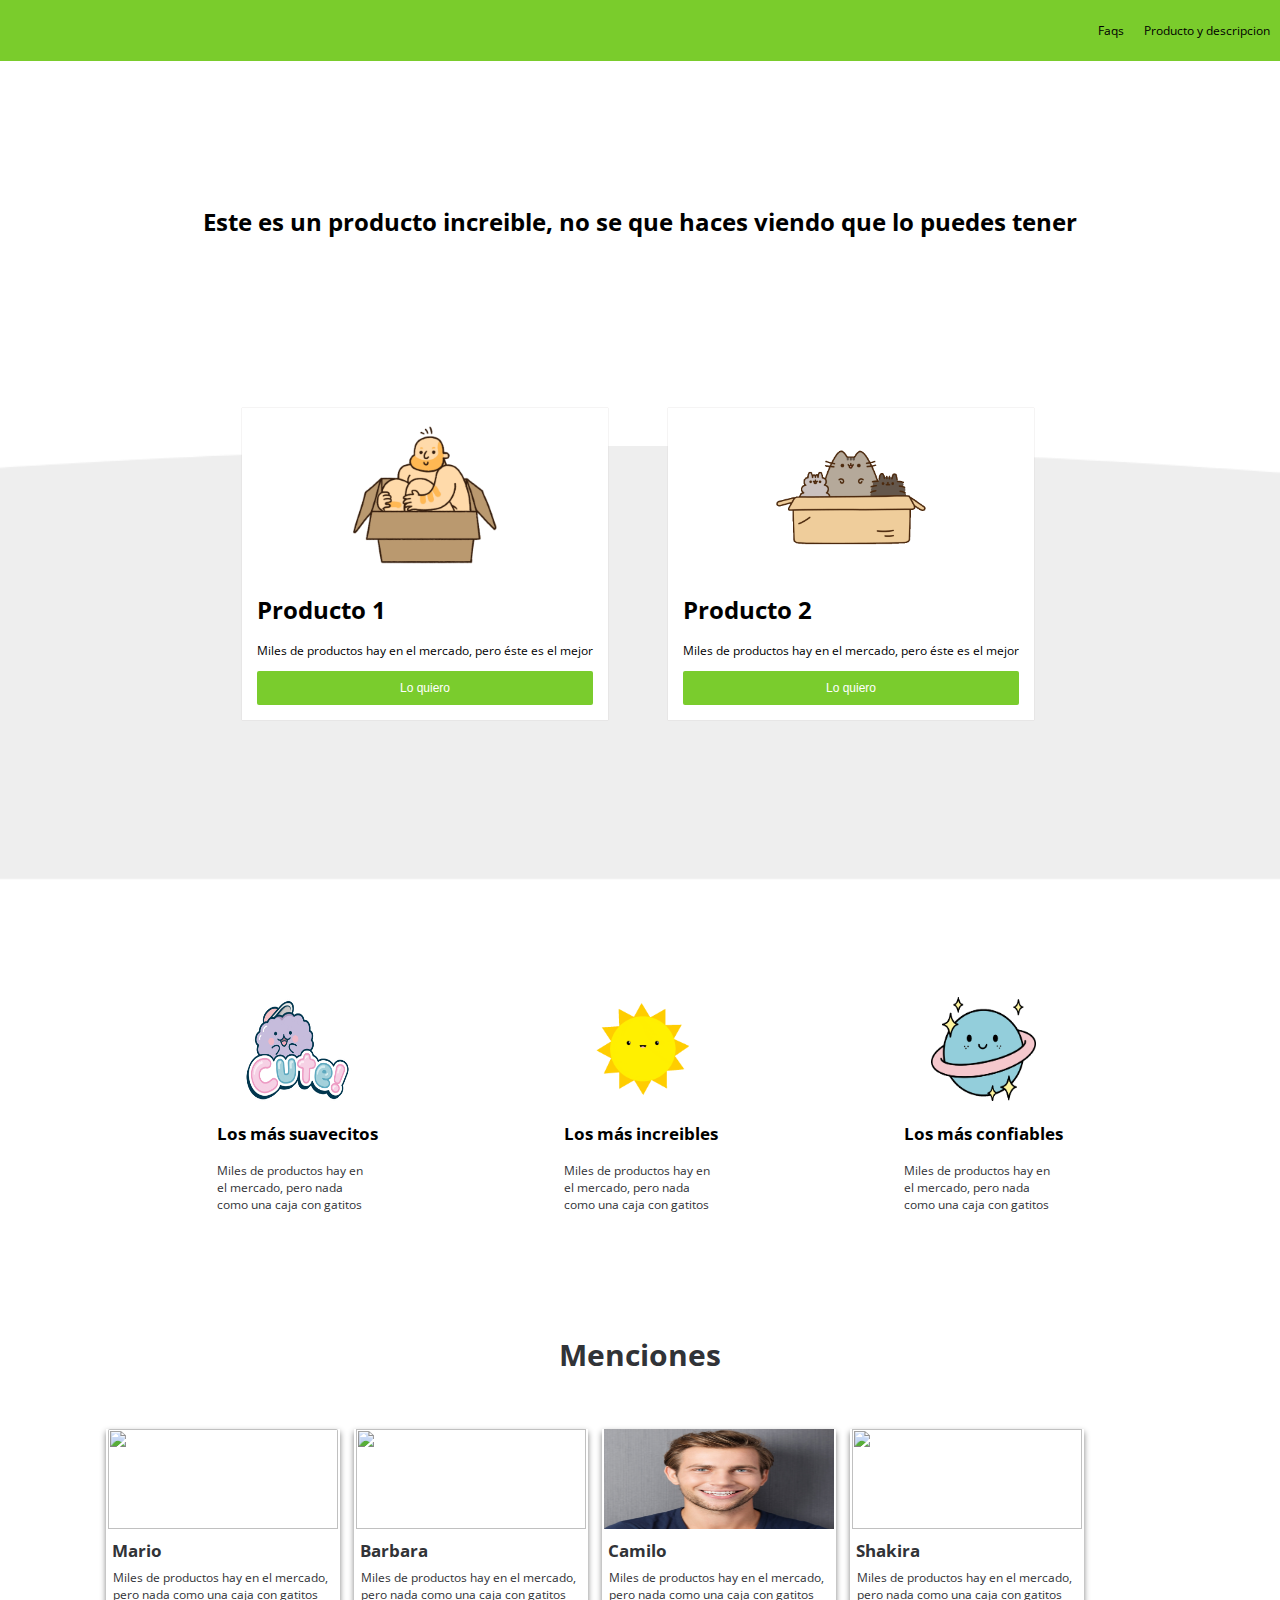
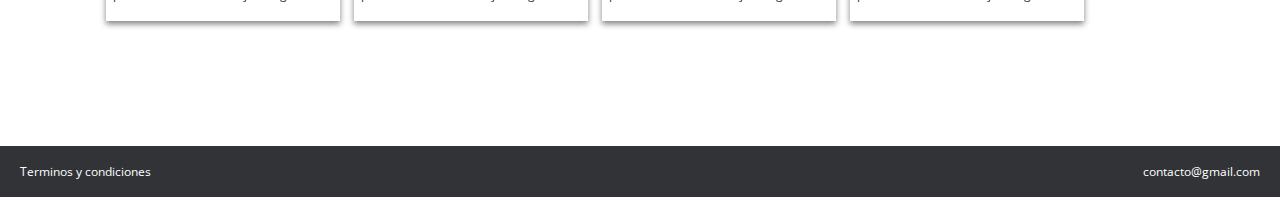
==== index.html @ 6df85680 "Proyecto completo" ====
<!DOCTYPE html>
<html lang="es">

<head>
    <meta charset="UTF-8">
    <meta name="viewport" content="width=device-width, initial-scale=1.0">
    <title>Branding</title>
    <link rel="stylesheet" href="CSS/estilo.css">
    <link rel="stylesheet" href="CSS/mobile.css">
    <link href="https://fonts.googleapis.com/css2?family=Open+Sans:wght@400;700&display=swap" rel="stylesheet">
</head>

<body>
    <!-- aqui empieza el navbar, Parte superior de la app-->
    <nav>
        <div class="brandImage">
            <img src="images/logo.png" alt="">
        </div>
        <div class="navOptions"></div>
        <ul>
            <li> <a href="#">Faqs</a></li>
            <li> <a href="productos.html">Producto y descripcion</a></li>
        </ul>
    </nav>
    <!-- aqui acaba el navbar -->

    <div class="mainSection">
        <h1>
            Este es un producto increible, no se que haces viendo que lo puedes tener
        </h1>
    </div>
    <section>
        <div class="products">
            <div class="product">
                <div class="content">
                    <div class="imgContent">
                        <img src="Images/box1.png" alt="">
                    </div>
                    <h1>Producto 1</h1>
                    <p>
                        Miles de productos hay en el mercado, pero éste es el mejor
                    </p>
                    <a href="form.html">
                        <button class="mainButton">Lo quiero</button>
                    </a>
                </div>
            </div>

            <div class="product">
                <div class="content">
                    <div class="imgContent">
                        <img src="Images/box2.png" alt="">
                    </div>
                    <h1>Producto 2</h1>
                    <p>
                        Miles de productos hay en el mercado, pero éste es el mejor
                    </p>
                    <a href="form.html">
                        <button class="mainButton">Lo quiero</button>
                    </a>
                </div>
            </div>
    </section>

    <!-- AQUI EMPIEZA EL HOME -->

    <section class="home">
        <div class="homeSection">
            <div class="homeSection1">
                <div class="homeImgContainer">
                    <img src="Images/giphycute.gif" class="homeImgCute" alt="">
                </div>
                <h3 class="homeH3">Los más suavecitos</h3>
                <p class="homeParagraf1">
                    Miles de productos hay en el mercado, pero nada como una caja con gatitos
                </p>
            </div>
        </div>

        <div class="homeSection">
            <div class="homeSection1">
                <div class="homeImgContainer">
                    <img src="Images/giphyhot.gif" class="homeImgHot" alt="">
                </div>
                <h3 class="homeH3">Los más increibles</h3>
                <p class="homeParagraf2">
                    Miles de productos hay en el mercado, pero nada como una caja con gatitos
                </p>
            </div>
        </div>

        <div class="homeSection">
            <div class="homeSection1">
                <div class="homeImgContainer">
                    <img src="Images/giphysaturn.gif" class="homeImgSaturn" alt="">
                </div>
                <h3 class="homeH3">Los más confiables</h3>
                <p class="homeParagraf3">
                    Miles de productos hay en el mercado, pero nada como una caja con gatitos
                </p>
            </div>
        </div>
    </section>

    <!-- AQUI EMPIEZAN LAS MENCIONES -->
    <h1 class="home2H1">Menciones</h1>
    <section class="home2">
        <div class="homeSection2">
            <div class="home2Img1Container">
                <img src="images/imghombre1.jpg" class="home2Img1" alt="">
            </div>
            <div class="homeSection21">
                <h2 class="homeSection2H2">Mario</h2>
                <p class="homeSection2P2">
                    Miles de productos hay en el mercado, pero nada como una caja con gatitos</p>
            </div>
        </div>

        <div class="homeSection2">
            <div class="home2Img1Container">
                <img src="images/img4Barbara.jpg" class="home2Img2" alt="">
            </div>
            <div class="homeSection21">
                <h2 class="homeSection2H2">Barbara</h2>
                <p class="homeSection2P2">
                    Miles de productos hay en el mercado, pero nada como una caja con gatitos</p>
            </div>
        </div>

        <div class="homeSection2">
            <div class="home2Img1Container">
                <img src="Images/hombre.jpg" class="home2Img3" alt="">
            </div>
            <div class="homeSection21">
                <h2 class="homeSection2H2">Camilo</h2>
                <p class="homeSection2P2">
                    Miles de productos hay en el mercado, pero nada como una caja con gatitos</p>
            </div>
        </div>

        <div class="homeSection2">
            <div class="home2Img1Container">
                <img src="images/Shakira.jpg" class="home2Img4" alt="">
            </div>
            <div class="homeSection21">
                <h2 class="homeSection2H2">Shakira</h2>
                <p class="homeSection2P2">
                    Miles de productos hay en el mercado, pero nada como una caja con gatitos</p>
            </div>
        </div>
    </section>

    <footer>
        <p>Terminos y condiciones</p>
        <p>contacto@gmail.com</p>
    </footer>
</body>

</html>
---- CSS/estilo.css ----
html,
            body {
                margin: 0px;
                /* padding: 0px 20px 0px 20px; */
                font-size: 12px;
                font-family: 'Open Sans', sans-serif;
            }
            
            nav {
                display: flex;
                background-color: #7acc2c;
                padding: 10px;
                color: white;
                justify-content: space-between;
                align-items: center;
            }
            
            nav ul {
                display: flex;
            }
            
            nav li {
                padding-left: 20px;
                list-style: none;
            }
            
            nav li a {
                color: black;
                text-decoration: none;
            }
            
            nav li a:hover {
                color: white;
            }
            /* MAIN SECTION */
            
            .mainSection {
                padding: 10% 15% 15% 15%;
                text-align: center;
            }
            
            .products {
                background-image: url(/Images/curve.png);
                height: 50px;
                background-size: cover;
                background-position: center top;
                padding: 15%;
                display: flex;
            }
            
            .product {
                padding: 10px;
                margin-top: -240px;
            }
            
            .product .content {
                background-color: white;
                padding: 15px;
                box-shadow: 0 0 1px #c1bcbc;
                margin-left: 40px;
            }
            
            .imgContent {
                text-align: center;
            }
            
            .mainButton {
                background-color: #7ACC2D;
                width: 100%;
                padding: 10px;
                font-size: 12px;
                color: white;
                border: 0;
                cursor: pointer;
                border-radius: 2px;
            }
            
            .mainButton:hover {
                background-color: #5e9e22;
            }
            /* AQUI EMPIEZA EL HOME 1  */
            
            .home {
                height: 150px;
                background-position: center;
                padding: 15%;
                display: flex;
                justify-content: space-between;
                margin-top: -100px;
            }
            
            .homeSection {
                padding: 10px;
            }
            
            .homeSection1 {
                padding: 15px;
            }
            
            .homeImgContainer {
                text-align: center;
            }
            
            .homeH3 {
                font-family: "Open Sans", Bold;
                text-align: center;
                font-size: 17px;
            }
            /* Aqui estan los Párrafos */
            
            .homeParagraf1 {
                top: 1143px;
                left: 223px;
                width: 154px;
                height: 53px;
                text-align: left;
                font-size: 12px;
                font-family: "Open Sans", Regular;
                color: #313337;
                letter-spacing: 0px;
            }
            
            .homeParagraf2 {
                top: 1143px;
                left: 903px;
                width: 154px;
                height: 53px;
                text-align: left;
                font-size: 12px;
                font-family: "Open Sans", Regular;
                letter-spacing: 0px;
                color: #313337;
                opacity: 1;
            }
            
            .homeParagraf3 {
                top: 1143px;
                left: 563px;
                width: 154px;
                height: 53px;
                text-align: left;
                font-size: 12px;
                font-family: "Open Sans", Regular;
                letter-spacing: 0px;
                color: #313337;
                opacity: 1;
            }
            /* Aqui empiezan las Imagenes de GIF */
            
            .homeImgCute {
                top: 958px;
                left: 239px;
                width: 105px;
                height: 104px;
            }
            
            .homeImgHot {
                top: 962px;
                left: 932px;
                width: 105px;
                height: 104px;
            }
            
            .homeImgSaturn {
                top: 963px;
                left: 584px;
                width: 105px;
                height: 104px;
            }
            /* HOME 2  HOME 2  HOME 2  HOME 2  HOME 2 */
            
            .home2H1 {
                font-family: 'Open Sans', Bold;
                text-align: center;
                color: #313337;
                font-size: 30px;
            }
            
            .home2 {
                height: 90px;
                background-position: center;
                display: flex;
                justify-content: space-between;
                padding: 30px 15% 18% 8%;
            }
            
            .homeSection2 {
                width: 234px;
                height: 184px;
                box-shadow: 0px 3px 6px gray;
                padding-bottom: 8px;
                margin: 4px;
            }
            
            .homeSection2H2 {
                font-family: 'Open Sans', Bold;
                font-size: 17px;
                color: #313337;
                text-align: left;
                margin: 6px;
            }
            
            .homeSection2P2 {
                font-family: 'Open Sans', Regular;
                font-size: 12px;
                text-align: left;
                color: #313337;
                margin: 7px;
            }
            /* HOME 2 IMAGENES  HOME 2 IMAGENES  HOME 2 IMAGENES  HOME 2 IMAGENES */
            
            .home2Img1Container {
                text-align: center;
            }
            
            .home2Img1 {
                top: 1436px;
                left: 138px;
                width: 230px;
                height: 100px;
                border-radius: 2px 2px 0px 0px;
            }
            
            .home2Img2 {
                top: 1436px;
                left: 138px;
                width: 230px;
                height: 100px;
            }
            
            .home2Img3 {
                top: 1436px;
                left: 138px;
                width: 230px;
                height: 100px;
            }
            
            .home2Img4 {
                top: 1436px;
                left: 138px;
                width: 230px;
                height: 100px;
            }
            
            footer {
                background-color: #313337;
                color: white;
                display: flex;
                justify-content: space-between;
                padding: 5px 20px;
            }
---- CSS/mobile.css ----
@media (max-width: 600px) {
    .products {
        display: inherit;
        height: auto;
    }
    .product {
        margin-top: auto;
        padding: 4%;
    }
    .home .home2 {
        display: inherit;
    }
}
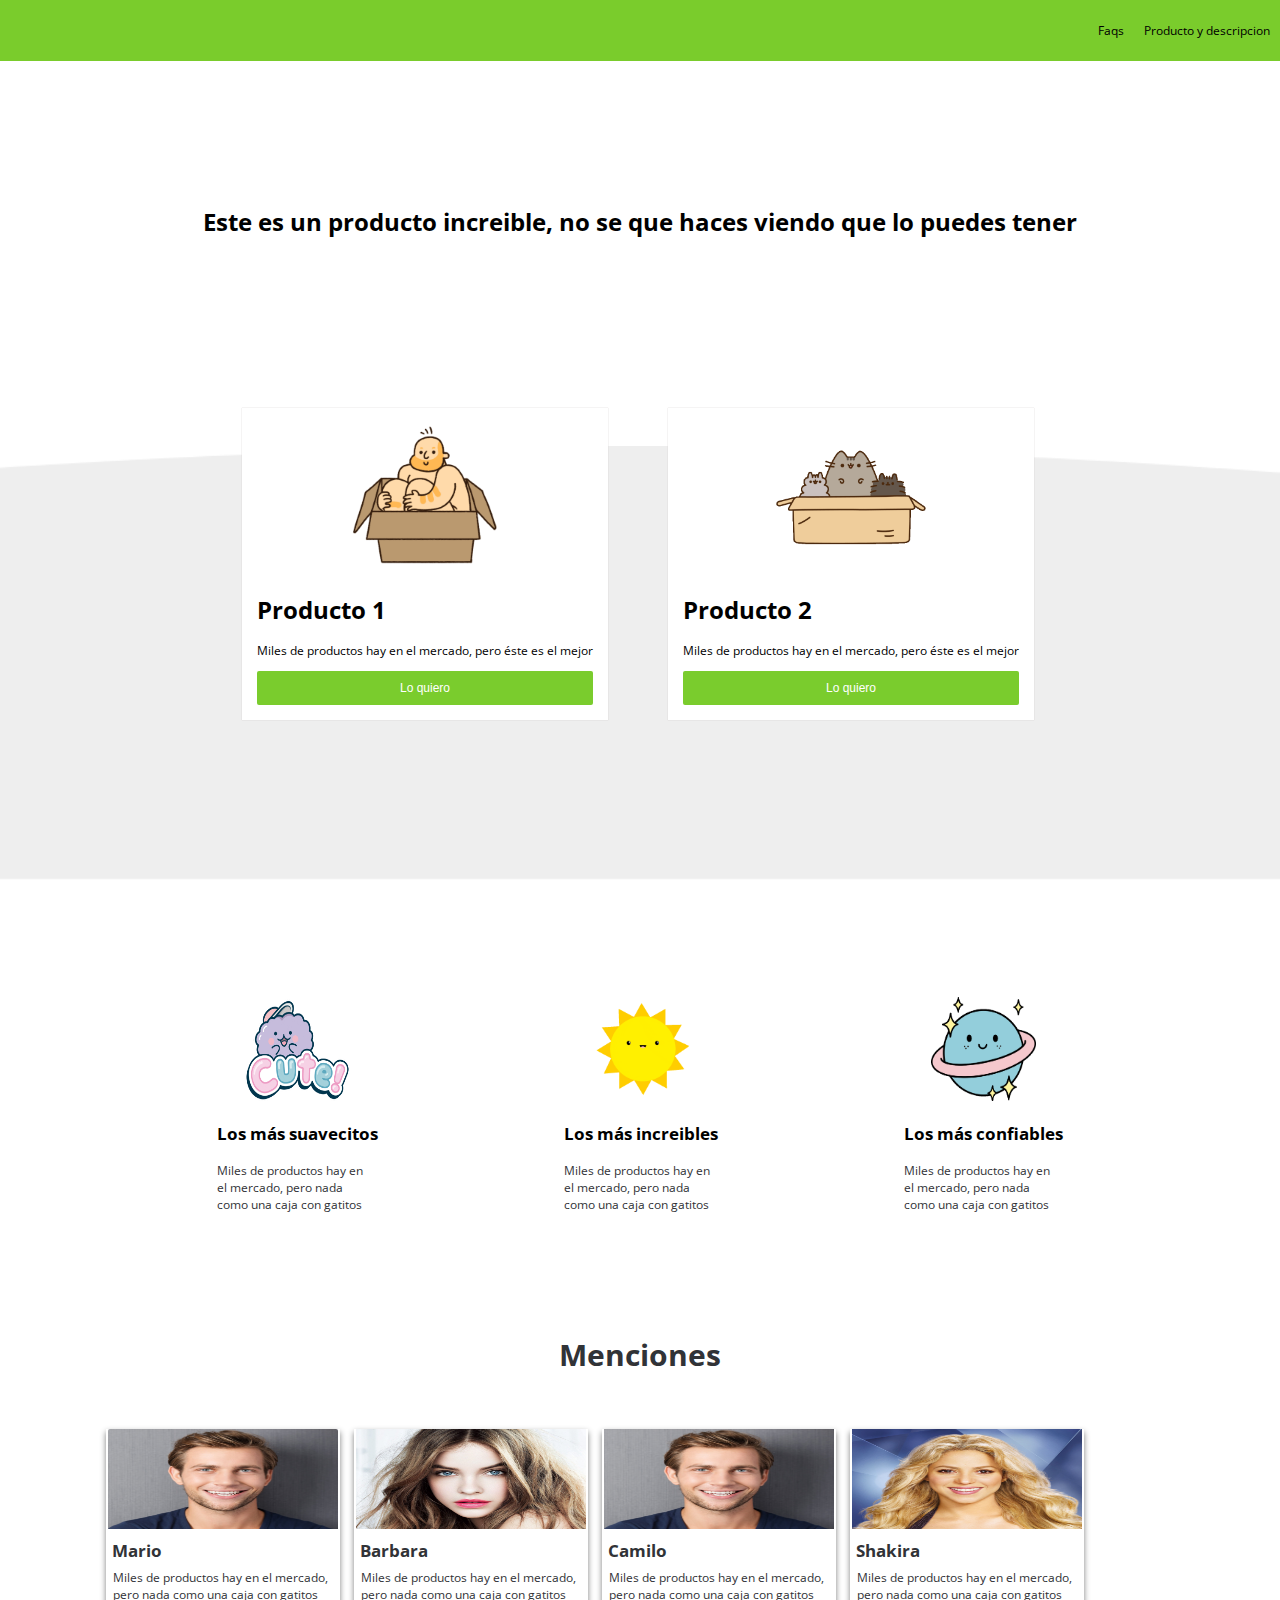
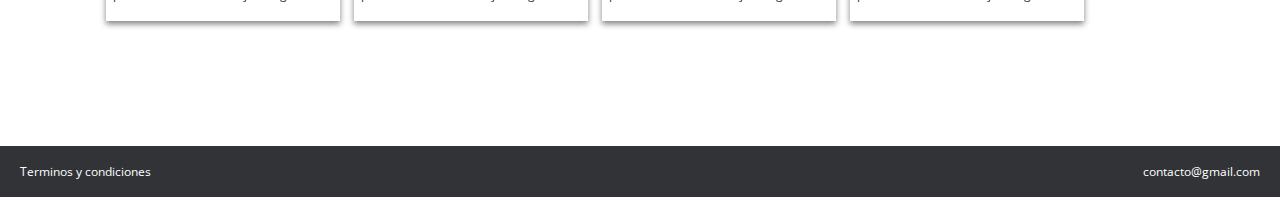
==== commit 11c479c1: "ultimos cambios" ====
--- a/index.html
+++ b/index.html
@@ -107,7 +107,7 @@
     <section class="home2">
         <div class="homeSection2">
             <div class="home2Img1Container">
-                <img src="images/imghombre1.jpg" class="home2Img1" alt="">
+                <img src="Images/hombre.jpg" class="home2Img1" alt="">
             </div>
             <div class="homeSection21">
                 <h2 class="homeSection2H2">Mario</h2>
@@ -118,7 +118,7 @@
 
         <div class="homeSection2">
             <div class="home2Img1Container">
-                <img src="images/img4Barbara.jpg" class="home2Img2" alt="">
+                <img src="./Images/imgBarbara.jpg" class="home2Img2" alt="">
             </div>
             <div class="homeSection21">
                 <h2 class="homeSection2H2">Barbara</h2>
@@ -129,7 +129,7 @@
 
         <div class="homeSection2">
             <div class="home2Img1Container">
-                <img src="Images/hombre.jpg" class="home2Img3" alt="">
+                <img src="./Images/hombre.jpg" class="home2Img3" alt="">
             </div>
             <div class="homeSection21">
                 <h2 class="homeSection2H2">Camilo</h2>
@@ -140,7 +140,7 @@
 
         <div class="homeSection2">
             <div class="home2Img1Container">
-                <img src="images/Shakira.jpg" class="home2Img4" alt="">
+                <img src="./Images/Shakira.jpg" class="home2Img4" alt="">
             </div>
             <div class="homeSection21">
                 <h2 class="homeSection2H2">Shakira</h2>
--- a/CSS/estilo.css
+++ b/CSS/estilo.css
@@ -1,7 +1,6 @@
             html,
             body {
                 margin: 0px;
-                /* padding: 0px 20px 0px 20px; */
                 font-size: 12px;
                 font-family: 'Open Sans', sans-serif;
             }
@@ -40,7 +39,7 @@
             }
             
             .products {
-                background-image: url(/Images/curve.png);
+                background-image: url('../Images/curve.png');
                 height: 50px;
                 background-size: cover;
                 background-position: center top;
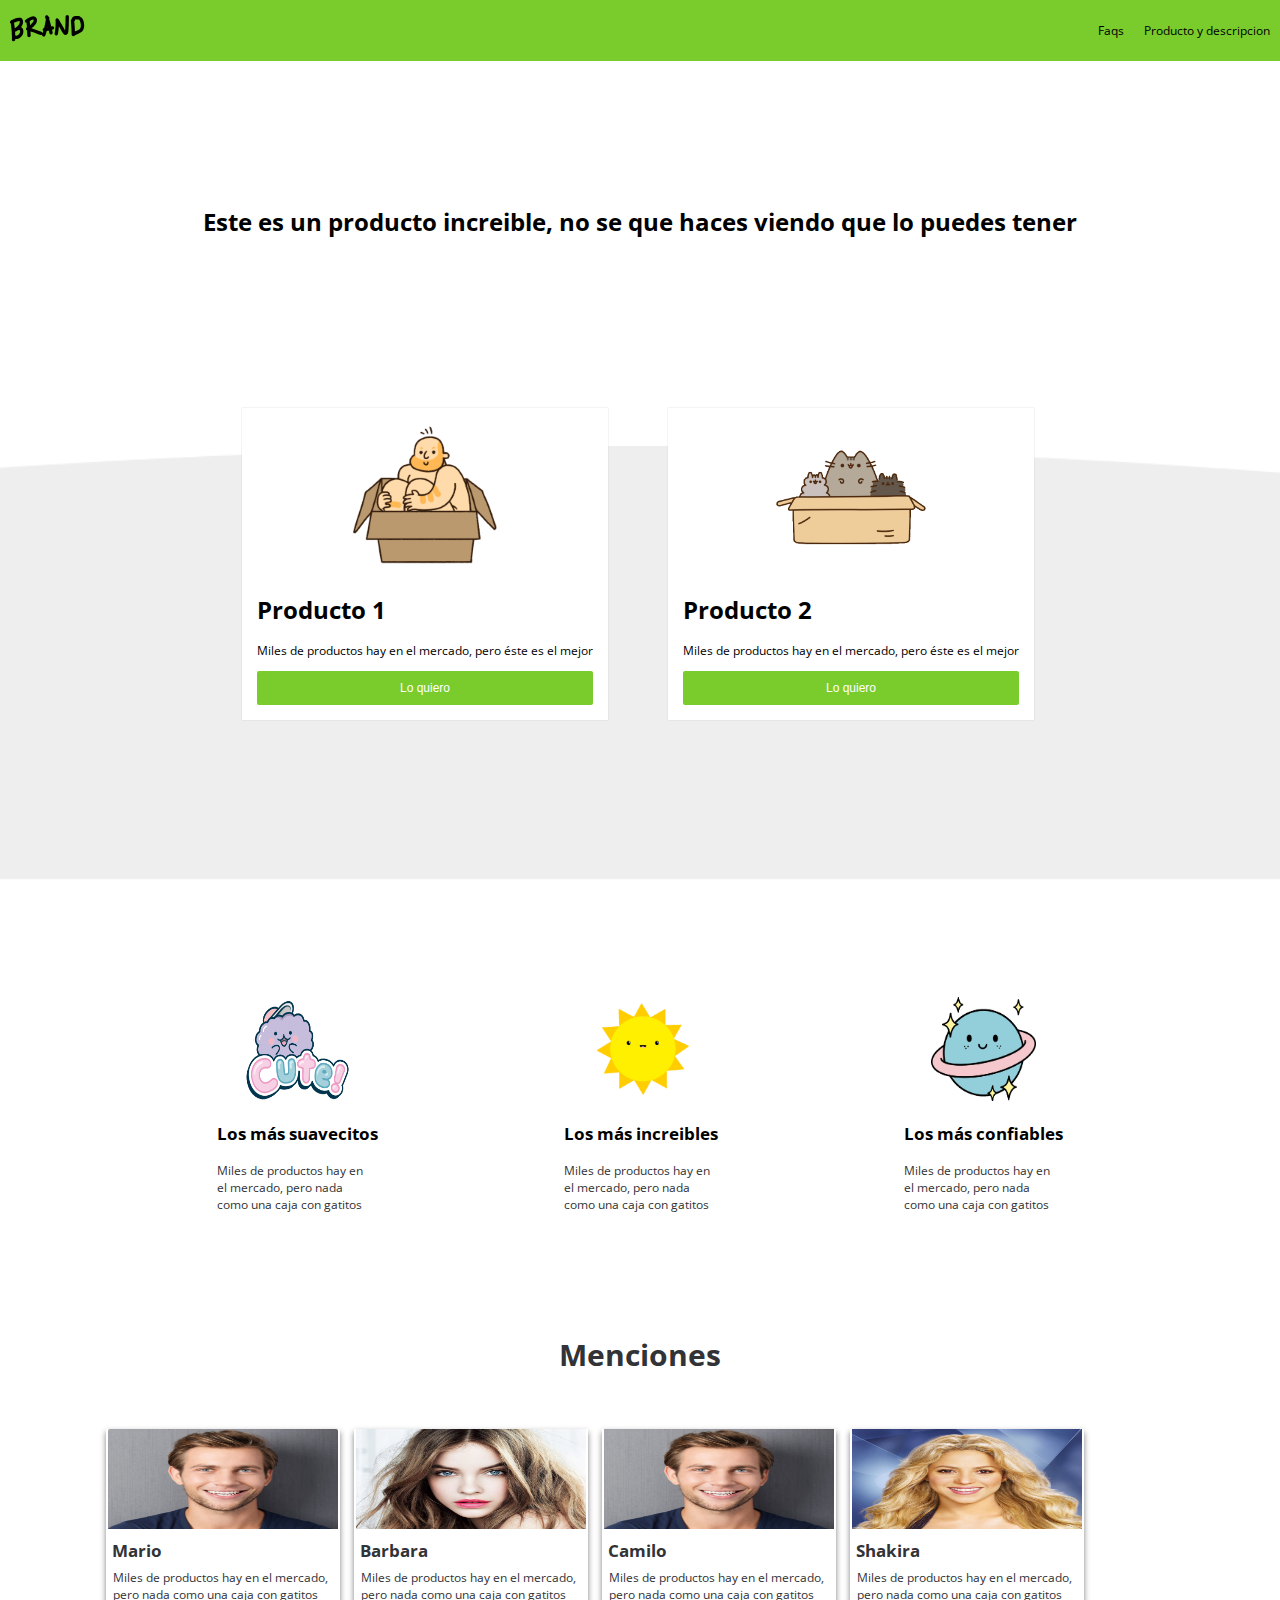
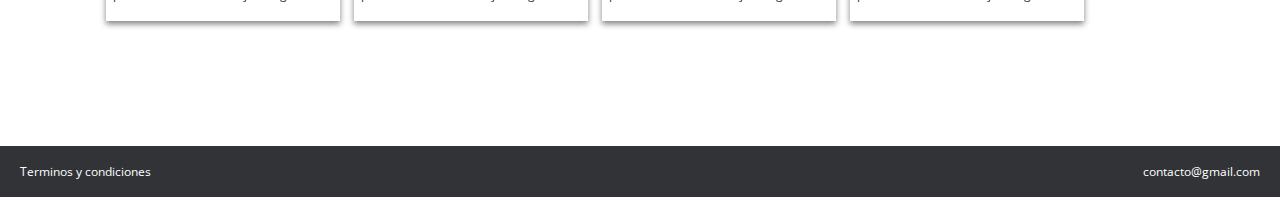
==== commit d36d523f: "logocambio" ====
--- a/index.html
+++ b/index.html
@@ -14,7 +14,7 @@
     <!-- aqui empieza el navbar, Parte superior de la app-->
     <nav>
         <div class="brandImage">
-            <img src="images/logo.png" alt="">
+            <img src="./Images/logo.png" alt="">
         </div>
         <div class="navOptions"></div>
         <ul>
